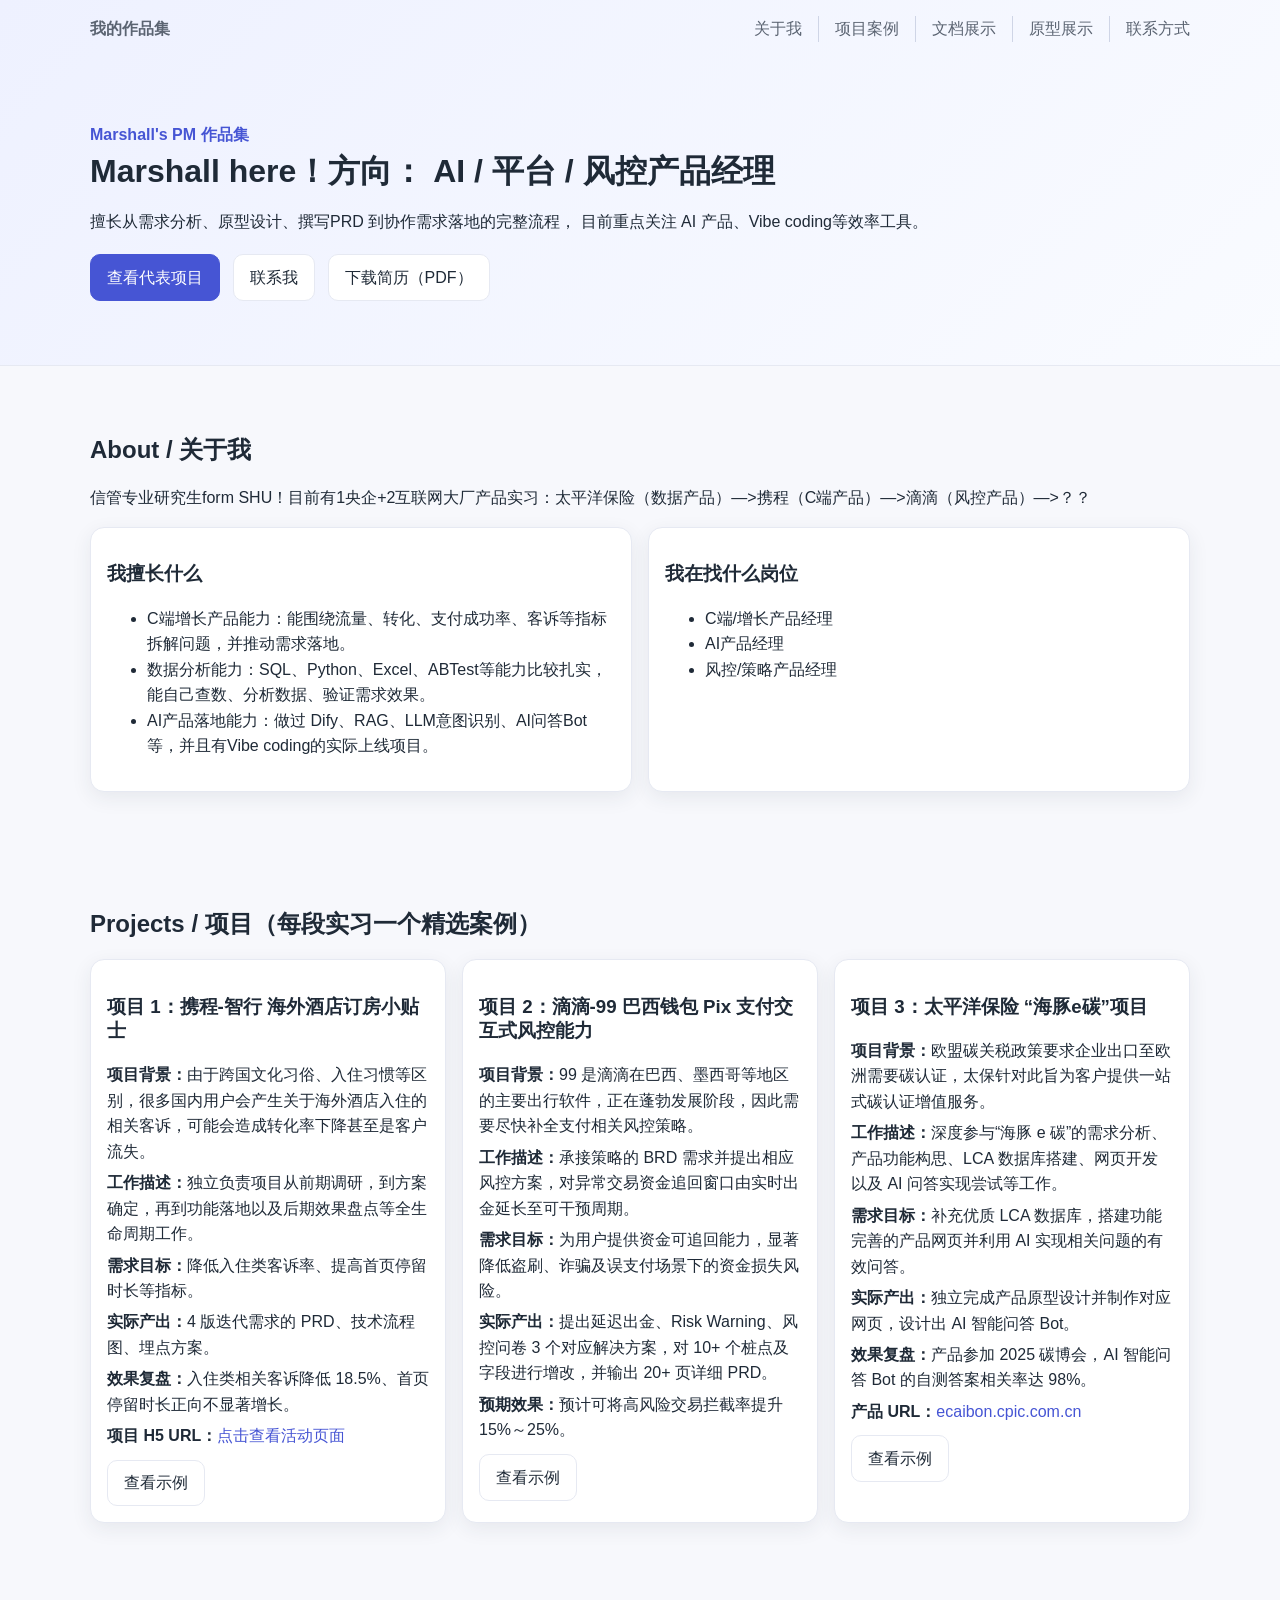
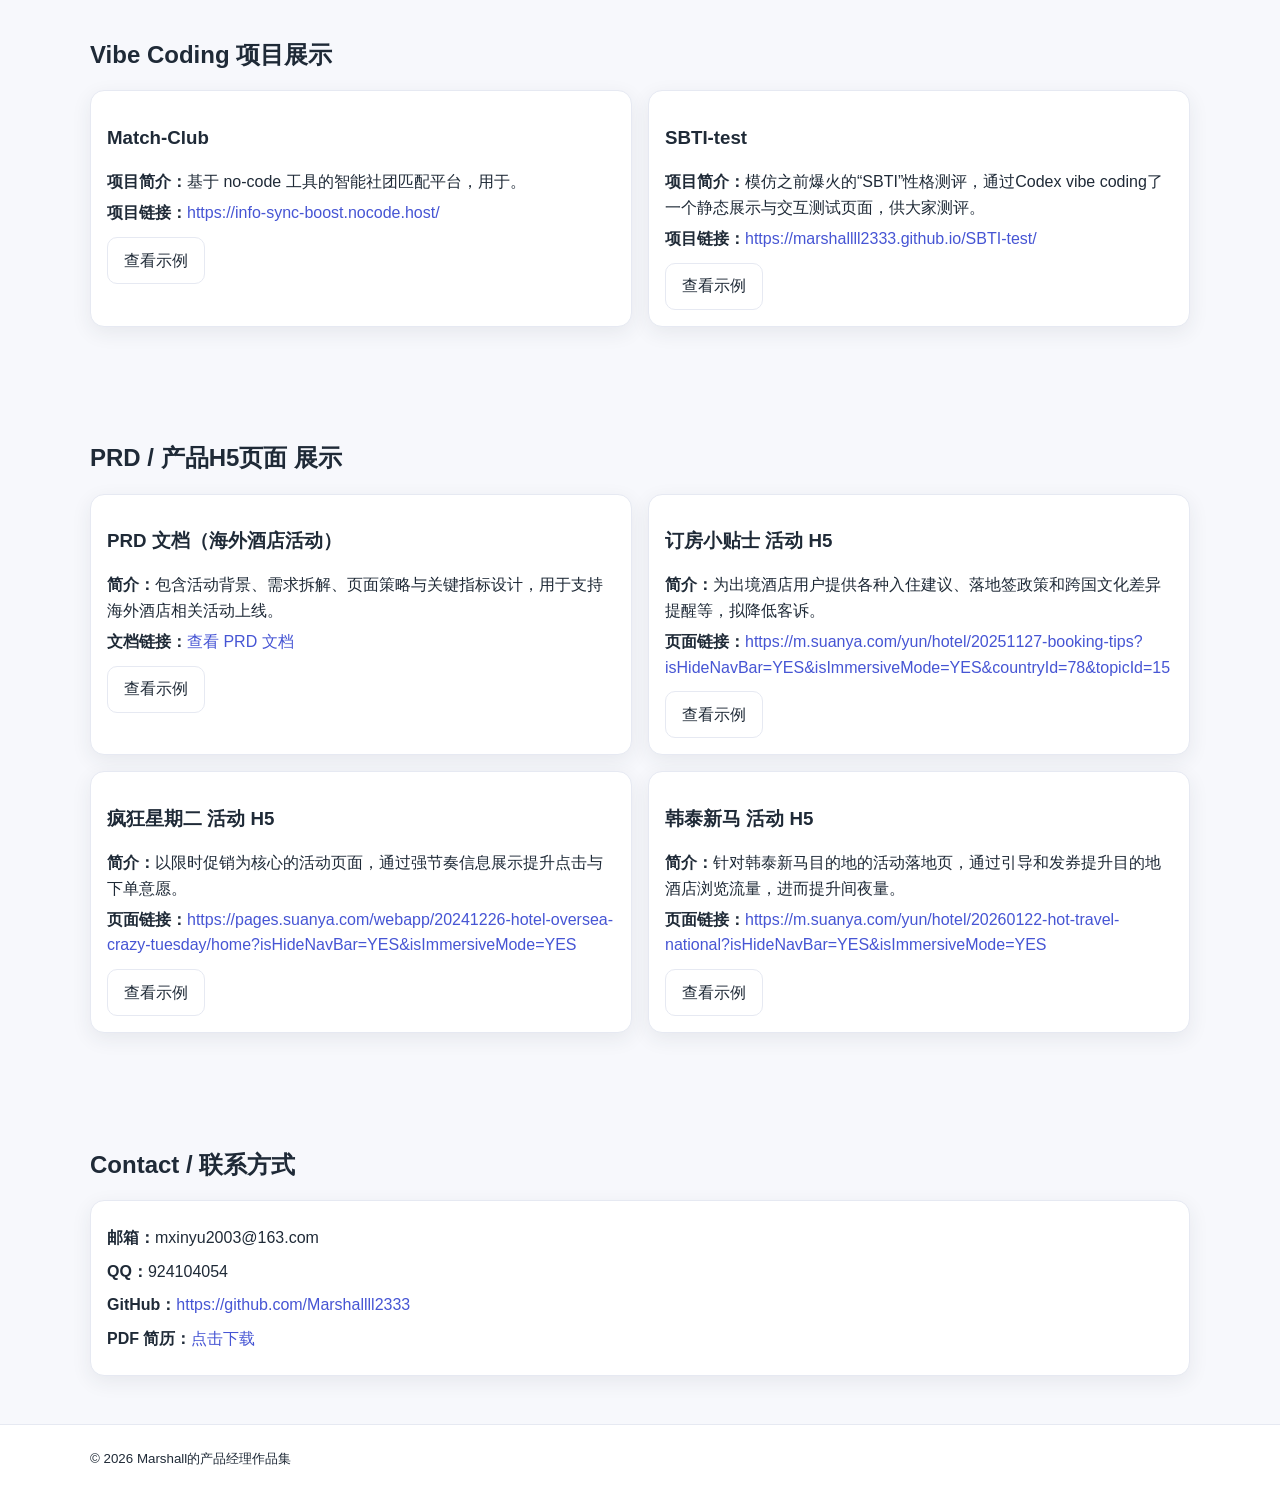
==== index.html @ 4492acf7 "Update index.html" ====
<!DOCTYPE html>
<html lang="zh-CN">
<head>
  <meta charset="UTF-8" />
  <meta name="viewport" content="width=device-width, initial-scale=1.0" />
  <title>我的产品经理作品集</title>
  <link rel="stylesheet" href="styles.css" />
</head>
<body>
  <header class="hero" id="home">
    <nav class="nav container">
      <a class="logo" href="#home">我的作品集</a>
      <ul>
        <li><a href="#about">关于我</a></li>
        <li><a href="#projects">项目案例</a></li>
        <li><a href="#prd">文档展示</a></li>
        <li><a href="#prototype">原型展示</a></li>
        <li><a href="#contact">联系方式</a></li>
      </ul>
    </nav>

    <div class="container hero-content">
      <p class="eyebrow">Marshall's PM 作品集</p>
      <h1>Marshall here！方向： AI / 平台 / 风控产品经理</h1>
      <p>
        擅长从需求分析、原型设计、撰写PRD 到协作需求落地的完整流程，
        目前重点关注 AI 产品、Vibe coding等效率工具。
      </p>
      <div class="hero-actions">
        <a class="btn primary" href="#projects">查看代表项目</a>
        <a class="btn" href="#contact">联系我</a>
        <a class="btn" href="#" id="resume-trigger" aria-label="下载简历">下载简历（PDF）</a>
      </div>
    </div>
  </header>

  <main>
    <section id="about" class="section container">
      <h2>About / 关于我</h2>
      <p>
        信管专业研究生form SHU！目前有1央企+2互联网大厂产品实习：太平洋保险（数据产品）—>携程（C端产品）—>滴滴（风控产品）—>？？
      </p>
      <div class="grid two">
        <article class="card">
          <h3>我擅长什么</h3>
          <ul>
            <li>C端增长产品能力：能围绕流量、转化、支付成功率、客诉等指标拆解问题，并推动需求落地。</li>
            <li>数据分析能力：SQL、Python、Excel、ABTest等能力比较扎实，能自己查数、分析数据、验证需求效果。</li>
            <li>AI产品落地能力：做过 Dify、RAG、LLM意图识别、AI问答Bot等，并且有Vibe coding的实际上线项目。</li>
          </ul>
        </article>
        <article class="card">
          <h3>我在找什么岗位</h3>
          <ul>
            <li>C端/增长产品经理</li>
            <li>AI产品经理</li>
            <li>风控/策略产品经理</li>
          </ul>
        </article>
      </div>
    </section>

    <section id="projects" class="section container">
      <h2>Projects / 项目（每段实习一个精选案例）</h2>
      <div class="grid three">
        <article class="card project">
          <h3>项目 1：携程-智行 海外酒店订房小贴士</h3>
          <p><strong>项目背景：</strong>由于跨国文化习俗、入住习惯等区别，很多国内用户会产生关于海外酒店入住的相关客诉，可能会造成转化率下降甚至是客户流失。</p>
          <p><strong>工作描述：</strong>独立负责项目从前期调研，到方案确定，再到功能落地以及后期效果盘点等全生命周期工作。</p>
          <p><strong>需求目标：</strong>降低入住类客诉率、提高首页停留时长等指标。</p>
          <p><strong>实际产出：</strong>4 版迭代需求的 PRD、技术流程图、埋点方案。</p>
          <p><strong>效果复盘：</strong>入住类相关客诉降低 18.5%、首页停留时长正向不显著增长。</p>
          <p><strong>项目 H5 URL：</strong><a href="https://m.suanya.com/yun/hotel/20251127-booking-tips?isHideNavBar=YES&isImmersiveMode=YES&countryId=78&topicId=15" target="_blank" rel="noopener noreferrer">点击查看活动页面</a></p>
          <details class="project-example">
            <summary class="btn">查看示例</summary>
            <img src="Photos/f1.jpeg" alt="项目 1 示例图" class="project-image" />
          </details>
        </article>

        <article class="card project">
          <h3>项目 2：滴滴-99 巴西钱包 Pix 支付交互式风控能力</h3>
          <p><strong>项目背景：</strong>99 是滴滴在巴西、墨西哥等地区的主要出行软件，正在蓬勃发展阶段，因此需要尽快补全支付相关风控策略。</p>
          <p><strong>工作描述：</strong>承接策略的 BRD 需求并提出相应风控方案，对异常交易资金追回窗口由实时出金延长至可干预周期。</p>
          <p><strong>需求目标：</strong>为用户提供资金可追回能力，显著降低盗刷、诈骗及误支付场景下的资金损失风险。</p>
          <p><strong>实际产出：</strong>提出延迟出金、Risk Warning、风控问卷 3 个对应解决方案，对 10+ 个桩点及字段进行增改，并输出 20+ 页详细 PRD。</p>
          <p><strong>预期效果：</strong>预计可将高风险交易拦截率提升 15%～25%。</p>
          <details class="project-example">
            <summary class="btn">查看示例</summary>
            <img src="Photos/f2.png" alt="项目 2 示例图" class="project-image" />
          </details>
        </article>

        <article class="card project">
         <h3>项目 3：太平洋保险 “海豚e碳”项目</h3>
          <p><strong>项目背景：</strong>欧盟碳关税政策要求企业出口至欧洲需要碳认证，太保针对此旨为客户提供一站式碳认证增值服务。</p>
          <p><strong>工作描述：</strong>深度参与“海豚 e 碳”的需求分析、产品功能构思、LCA 数据库搭建、网页开发以及 AI 问答实现尝试等工作。</p>
          <p><strong>需求目标：</strong>补充优质 LCA 数据库，搭建功能完善的产品网页并利用 AI 实现相关问题的有效问答。</p>
          <p><strong>实际产出：</strong>独立完成产品原型设计并制作对应网页，设计出 AI 智能问答 Bot。</p>
          <p><strong>效果复盘：</strong>产品参加 2025 碳博会，AI 智能问答 Bot 的自测答案相关率达 98%。</p>
          <p><strong>产品 URL：</strong><a href="https://ecaibon.cpic.com.cn" target="_blank" rel="noopener noreferrer">ecaibon.cpic.com.cn</a></p>
          <details class="project-example">
            <summary class="btn">查看示例</summary>
            <img src="Photos/f3.png" alt="项目 3 示例图" class="project-image" />
          </details>
        </article>
      </div>
    </section>

    <section id="prd" class="section container">
      <h2>Vibe Coding 项目展示</h2>
      <div class="grid two">
        <article class="card project">
          <h3>Match-Club</h3>
          <p><strong>项目简介：</strong>基于 no-code 工具的智能社团匹配平台，用于。</p>
          <p><strong>项目链接：</strong><a href="https://info-sync-boost.nocode.host/" target="_blank" rel="noopener noreferrer">https://info-sync-boost.nocode.host/</a></p>
          <details class="project-example">
            <summary class="btn">查看示例</summary>
            <img src="Photos/f2.png" alt="Match-Club 示例图" class="project-image" />
          </details>
        </article>
        <article class="card project">
          <h3>SBTI-test</h3>
          <p><strong>项目简介：</strong>模仿之前爆火的“SBTI”性格测评，通过Codex vibe coding了一个静态展示与交互测试页面，供大家测评。</p>
          <p><strong>项目链接：</strong><a href="https://marshallll2333.github.io/SBTI-test/" target="_blank" rel="noopener noreferrer">https://marshallll2333.github.io/SBTI-test/</a></p>
          <details class="project-example">
            <summary class="btn">查看示例</summary>
            <img src="Photos/f2.png" alt="SBTI-test 示例图" class="project-image" />
          </details>
        </article>
      </div>
    </section>

    <section id="prototype" class="section container">
      <h2>PRD / 产品H5页面 展示</h2>
      <div class="grid two">
        <article class="card project">
          <h3>PRD 文档（海外酒店活动）</h3>
          <p><strong>简介：</strong>包含活动背景、需求拆解、页面策略与关键指标设计，用于支持海外酒店相关活动上线。</p>
          <p><strong>文档链接：</strong><a href="Projects/cccc.docx" target="_blank" rel="noopener noreferrer">查看 PRD 文档</a></p>
          <details class="project-example">
            <summary class="btn">查看示例</summary>
            <img src="Photos/f1.jpeg" alt="PRD 文档示例图" class="project-image" />
          </details>
        </article>
        <article class="card project">
          <h3>订房小贴士 活动 H5</h3>
          <p><strong>简介：</strong>为出境酒店用户提供各种入住建议、落地签政策和跨国文化差异提醒等，拟降低客诉。</p>
          <p><strong>页面链接：</strong><a href="https://m.suanya.com/yun/hotel/20251127-booking-tips?isHideNavBar=YES&isImmersiveMode=YES&countryId=78&topicId=15" target="_blank" rel="noopener noreferrer">https://m.suanya.com/yun/hotel/20251127-booking-tips?isHideNavBar=YES&isImmersiveMode=YES&countryId=78&topicId=15</a></p>
          <details class="project-example">
            <summary class="btn">查看示例</summary>
            <img src="Photos/f1.jpeg" alt="订房小贴士 活动 H5 示例图" class="project-image" />
          </details>
        </article>
        <article class="card project">
          <h3>疯狂星期二 活动 H5</h3>
          <p><strong>简介：</strong>以限时促销为核心的活动页面，通过强节奏信息展示提升点击与下单意愿。</p>
          <p><strong>页面链接：</strong><a href="https://pages.suanya.com/webapp/20241226-hotel-oversea-crazy-tuesday/home?isHideNavBar=YES&isImmersiveMode=YES" target="_blank" rel="noopener noreferrer">https://pages.suanya.com/webapp/20241226-hotel-oversea-crazy-tuesday/home?isHideNavBar=YES&isImmersiveMode=YES</a></p>
          <details class="project-example">
            <summary class="btn">查看示例</summary>
            <img src="Photos/f1.jpeg" alt="疯狂星期二 活动 H5 示例图" class="project-image" />
          </details>
        </article>
        <article class="card project">
          <h3>韩泰新马 活动 H5</h3>
          <p><strong>简介：</strong>针对韩泰新马目的地的活动落地页，通过引导和发券提升目的地酒店浏览流量，进而提升间夜量。</p>
          <p><strong>页面链接：</strong><a href="https://m.suanya.com/yun/hotel/20260122-hot-travel-national?isHideNavBar=YES&isImmersiveMode=YES" target="_blank" rel="noopener noreferrer">https://m.suanya.com/yun/hotel/20260122-hot-travel-national?isHideNavBar=YES&isImmersiveMode=YES</a></p>
          <details class="project-example">
            <summary class="btn">查看示例</summary>
            <img src="Photos/f1.jpeg" alt="韩泰新马 活动 H5 示例图" class="project-image" />
          </details>
        </article>
      </div>
    </section>

<section id="contact" class="section container">
      <h2>Contact / 联系方式</h2>
      <div class="card contact-list">
        <p><strong>邮箱：</strong>mxinyu2003@163.com</p>
        <p><strong>QQ：</strong>924104054</p>
        <p><strong>GitHub：</strong><a href="#">https://github.com/Marshallll2333</a></p>
        <p><strong>PDF 简历：</strong><a href="#">点击下载</a></p>
      </div>
    </section>
  </main>

  <footer class="footer">
    <div class="container">
      <small>© <span id="year"></span> Marshall的产品经理作品集</small>
    </div>
  </footer>

  <div class="modal hidden" id="resume-modal" role="dialog" aria-modal="true" aria-labelledby="resume-modal-title">
    <div class="modal-backdrop" id="modal-close-backdrop"></div>
    <div class="modal-content">
      <button class="modal-close" id="modal-close-btn" aria-label="关闭弹窗">×</button>
      <h3 id="resume-modal-title">简历说明</h3>
      <p>然而简历私人信息较多，暂时不准备直接 Public hhh。留个入口以后再放上，敬请期待！</p>
      <small>真的想看？联系主包的QQ吧：924104054</small>
    </div>
  </div>

  <script src="script.js"></script>
</body>
</html>
---- styles.css ----
:root {
  --bg: #f7f8fc;
  --surface: #ffffff;
  --text: #1f2a37;
  --muted: #5b6472;
  --primary: #4655d4;
  --primary-hover: #3844b0;
  --border: #e6e9f2;
  --shadow: 0 6px 20px rgba(43, 51, 69, 0.08);
}

* {
  box-sizing: border-box;
}

body {
  margin: 0;
  font-family: -apple-system, BlinkMacSystemFont, "Segoe UI", "PingFang SC", "Hiragino Sans GB", "Microsoft YaHei", sans-serif;
  background: var(--bg);
  color: var(--text);
  line-height: 1.6;
}

.container {
  width: min(1100px, 92%);
  margin: 0 auto;
}

.hero {
  background: linear-gradient(135deg, #eef1ff 0%, #f9fbff 100%);
  border-bottom: 1px solid var(--border);
  padding-bottom: 3rem;
}

.nav {
  display: flex;
  justify-content: space-between;
  align-items: center;
  padding: 1rem 0;
}

.logo {
  font-weight: 700;
  color: var(--text);
  text-decoration: none;
}

.nav ul {
  list-style: none;
  display: flex;
  gap: 1rem;
  padding: 0;
  margin: 0;
}

.nav li + li {
  border-left: 1px solid #cfd5e6;
  padding-left: 1rem;
}

.nav a {
  text-decoration: none;
  color: var(--muted);
}

.nav a:hover {
  color: var(--primary);
}

.hero-content {
  padding: 3rem 0 1rem;
}

.eyebrow {
  color: var(--primary);
  font-weight: 600;
  margin-bottom: 0.25rem;
}

h1,
h2,
h3 {
  line-height: 1.3;
}

h1 {
  margin-top: 0;
  margin-bottom: 0.75rem;
}

.section {
  padding: 3rem 0;
}

.grid {
  display: grid;
  gap: 1rem;
}

.grid.two {
  grid-template-columns: repeat(2, minmax(0, 1fr));
}

.grid.three {
  grid-template-columns: repeat(3, minmax(0, 1fr));
}

.card {
  background: var(--surface);
  border: 1px solid var(--border);
  border-radius: 14px;
  padding: 1rem;
  box-shadow: var(--shadow);
}

.card a {
  color: var(--primary);
  text-decoration: none;
}

.project p {
  margin: 0.35rem 0;
}

.project-example {
  margin-top: 0.7rem;
}

.project-example summary {
  display: inline-block;
  cursor: pointer;
  list-style: none;
}

.project-example summary::-webkit-details-marker {
  display: none;
}

.project-image {
  width: 100%;
  margin-top: 0.75rem;
  border-radius: 10px;
  border: 1px solid var(--border);
}

.project-image-placeholder {
  margin-top: 0.75rem;
  padding: 1.5rem 0.8rem;
  text-align: center;
  color: var(--muted);
  border: 1px dashed var(--border);
  border-radius: 10px;
  background: #fafbff;
}

.hero-actions {
  display: flex;
  gap: 0.8rem;
  margin-top: 1.25rem;
  flex-wrap: wrap;
}

.btn {
  border: 1px solid var(--border);
  padding: 0.6rem 1rem;
  border-radius: 10px;
  text-decoration: none;
  color: var(--text);
  background: #fff;
  font-weight: 500;
}

.btn.primary {
  border-color: var(--primary);
  background: var(--primary);
  color: #fff;
}

.btn.primary:hover {
  background: var(--primary-hover);
}

.contact-list p {
  margin: 0.5rem 0;
}

.footer {
  border-top: 1px solid var(--border);
  padding: 1.2rem 0;
  background: #fff;
}

.modal.hidden {
  display: none;
}

.modal {
  position: fixed;
  inset: 0;
  z-index: 1000;
}

.modal-backdrop {
  position: absolute;
  inset: 0;
  background: rgba(0, 0, 0, 0.45);
}

.modal-content {
  position: relative;
  width: min(560px, 90%);
  margin: 18vh auto 0;
  background: #fff;
  border-radius: 14px;
  padding: 1.2rem 1.2rem 1rem;
  box-shadow: var(--shadow);
  z-index: 1;
}

.modal-close {
  border: none;
  background: transparent;
  font-size: 1.4rem;
  line-height: 1;
  position: absolute;
  top: 0.6rem;
  right: 0.8rem;
  cursor: pointer;
}

@media (max-width: 900px) {
  .grid.two,
  .grid.three {
    grid-template-columns: 1fr;
  }

  .nav {
    flex-direction: column;
    align-items: flex-start;
    gap: 0.5rem;
  }

  .nav ul {
    flex-wrap: wrap;
  }
}
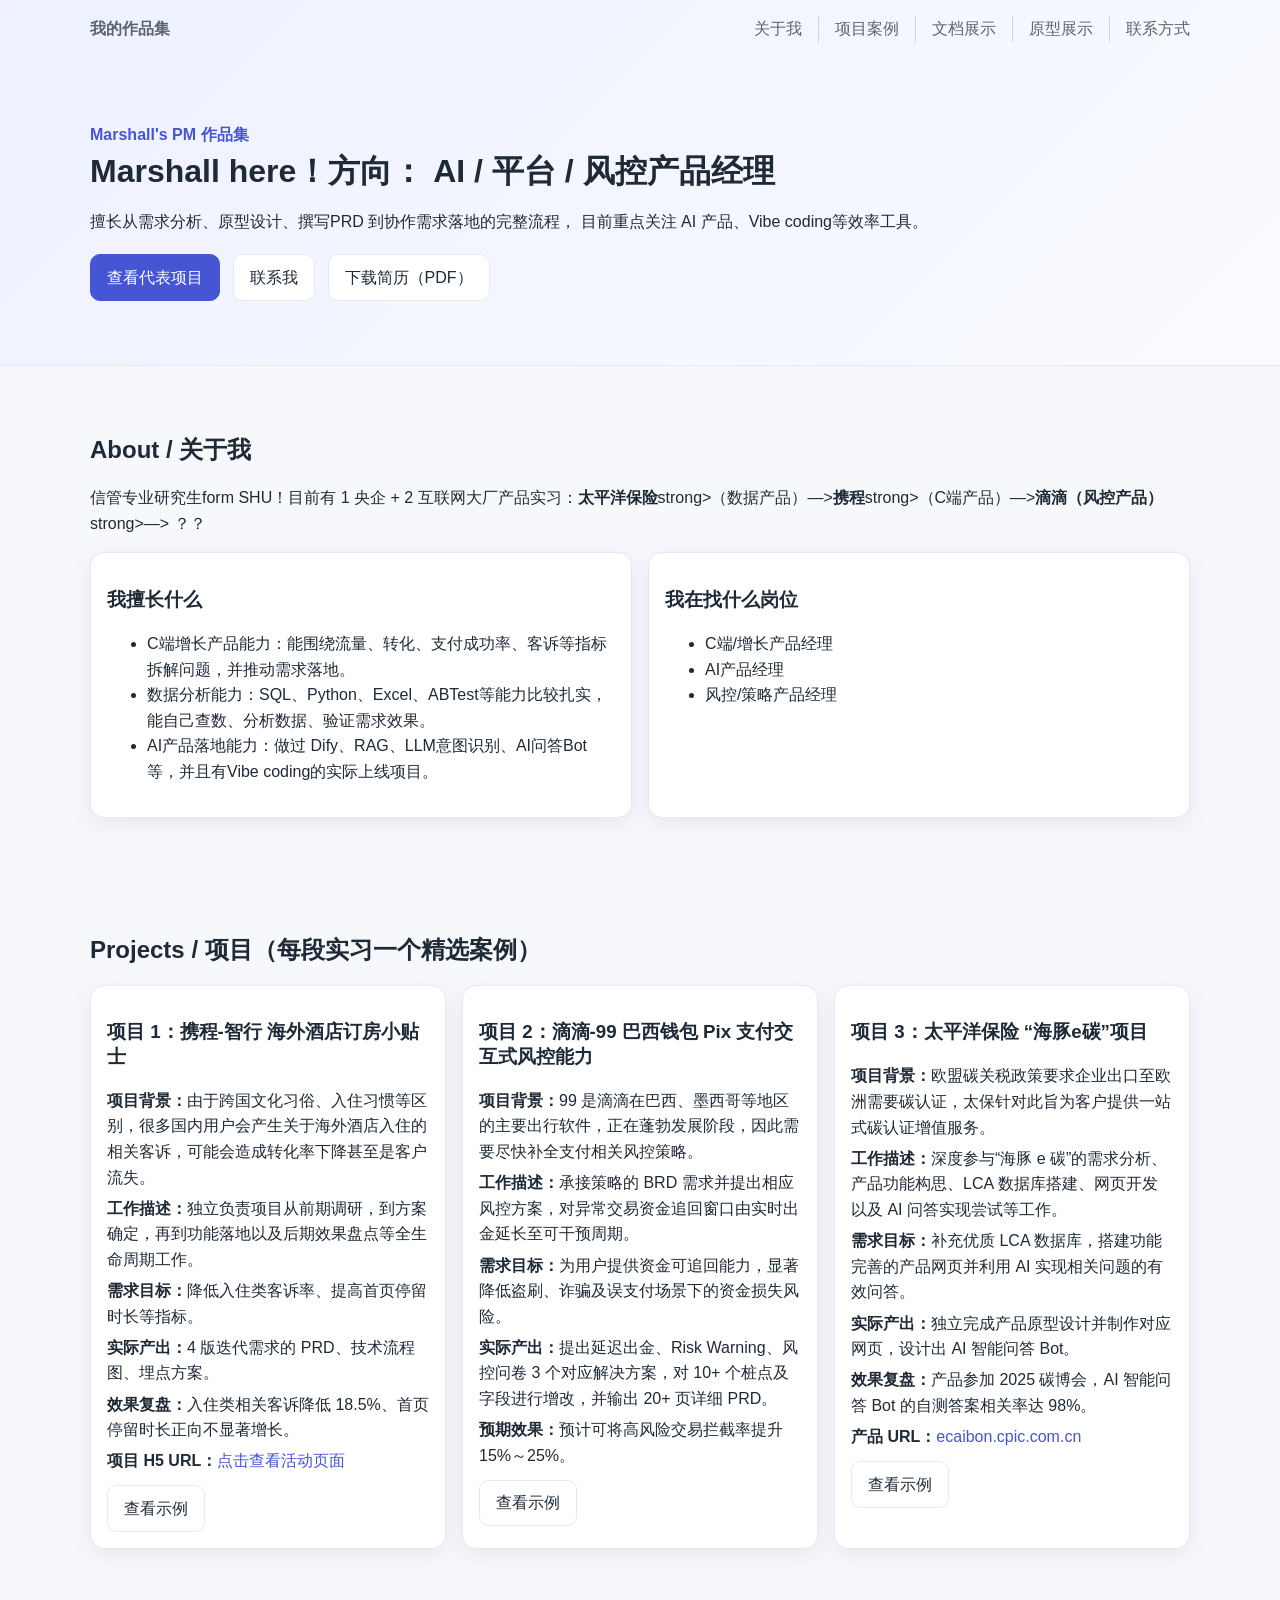
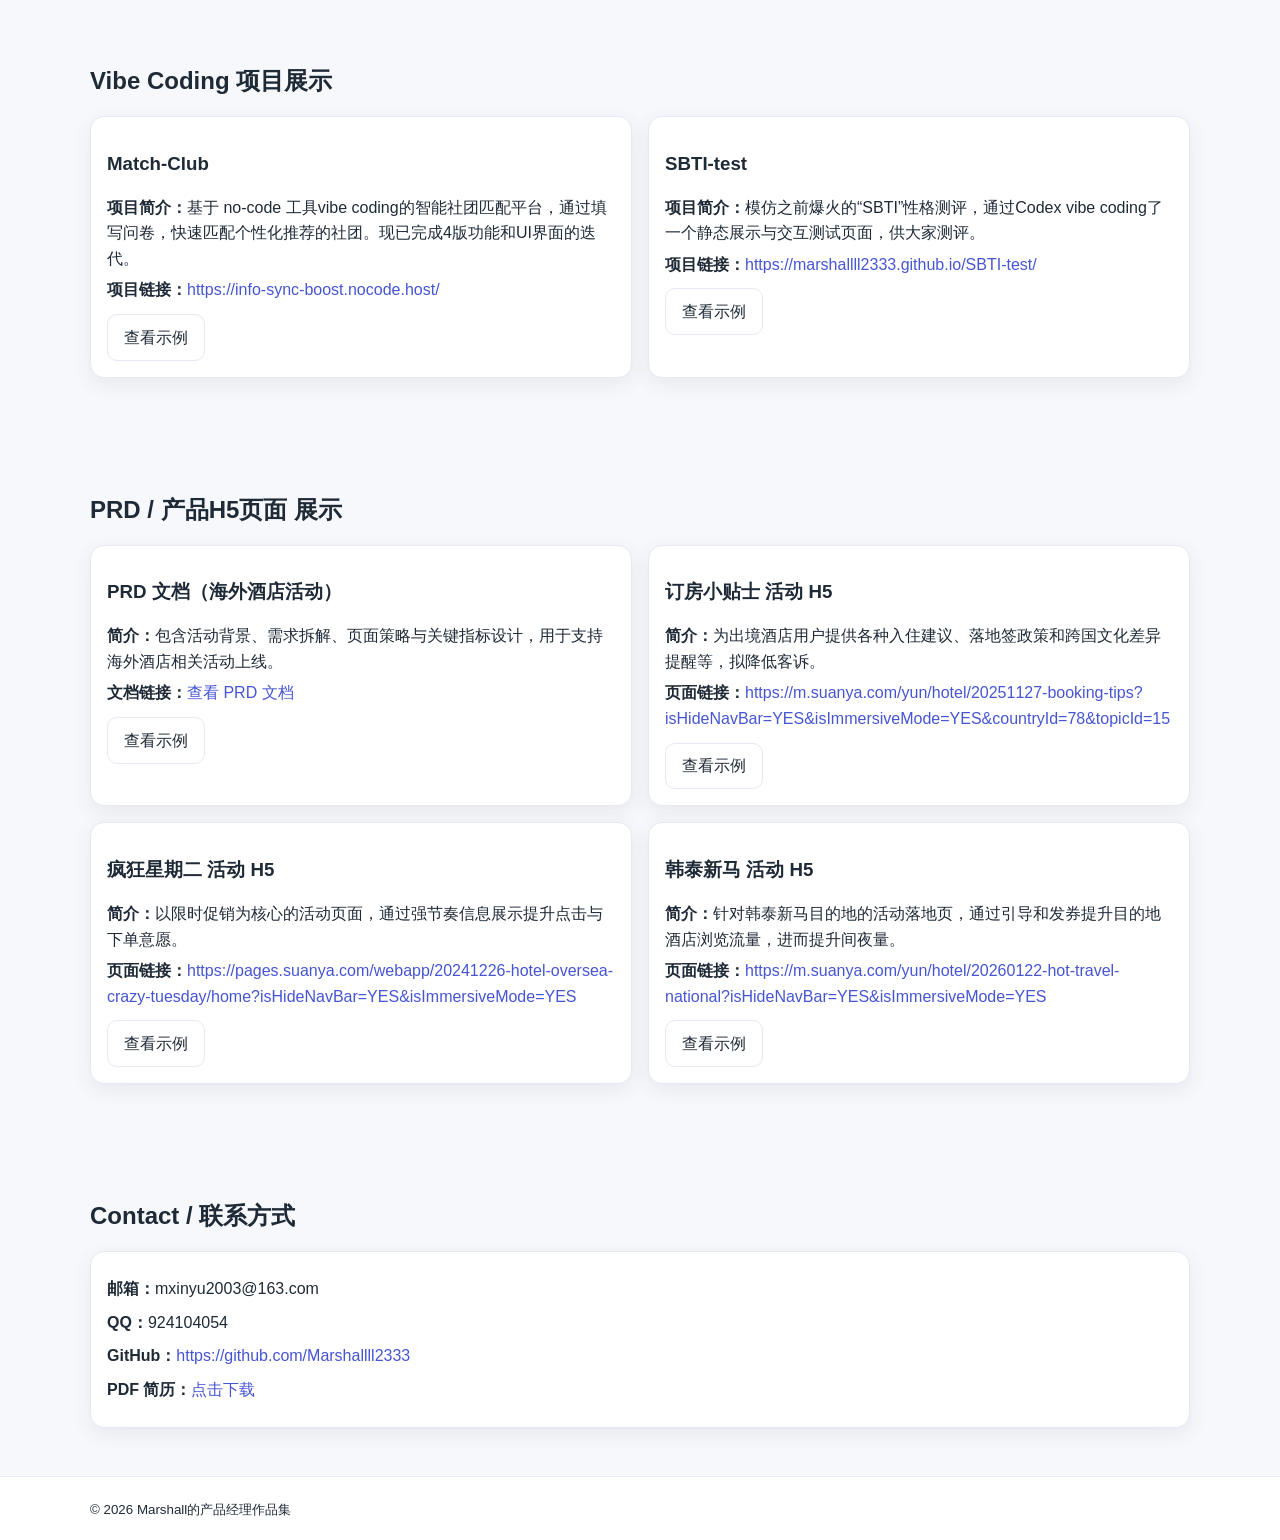
==== commit fcf51d03: "Update index.html" ====
--- a/index.html
+++ b/index.html
@@ -38,7 +38,7 @@
     <section id="about" class="section container">
       <h2>About / 关于我</h2>
       <p>
-        信管专业研究生form SHU！目前有1央企+2互联网大厂产品实习：太平洋保险（数据产品）—>携程（C端产品）—>滴滴（风控产品）—>？？
+        信管专业研究生form SHU！目前有 1 央企 + 2 互联网大厂产品实习：<strong>太平洋保险</strong>strong>（数据产品）—><strong>携程</strong>strong>（C端产品）—><strong>滴滴（风控产品）</strong>strong>—> ？？
       </p>
       <div class="grid two">
         <article class="card">
@@ -111,7 +111,7 @@
       <div class="grid two">
         <article class="card project">
           <h3>Match-Club</h3>
-          <p><strong>项目简介：</strong>基于 no-code 工具的智能社团匹配平台，用于。</p>
+          <p><strong>项目简介：</strong>基于 no-code 工具vibe coding的智能社团匹配平台，通过填写问卷，快速匹配个性化推荐的社团。现已完成4版功能和UI界面的迭代。</p>
           <p><strong>项目链接：</strong><a href="https://info-sync-boost.nocode.host/" target="_blank" rel="noopener noreferrer">https://info-sync-boost.nocode.host/</a></p>
           <details class="project-example">
             <summary class="btn">查看示例</summary>
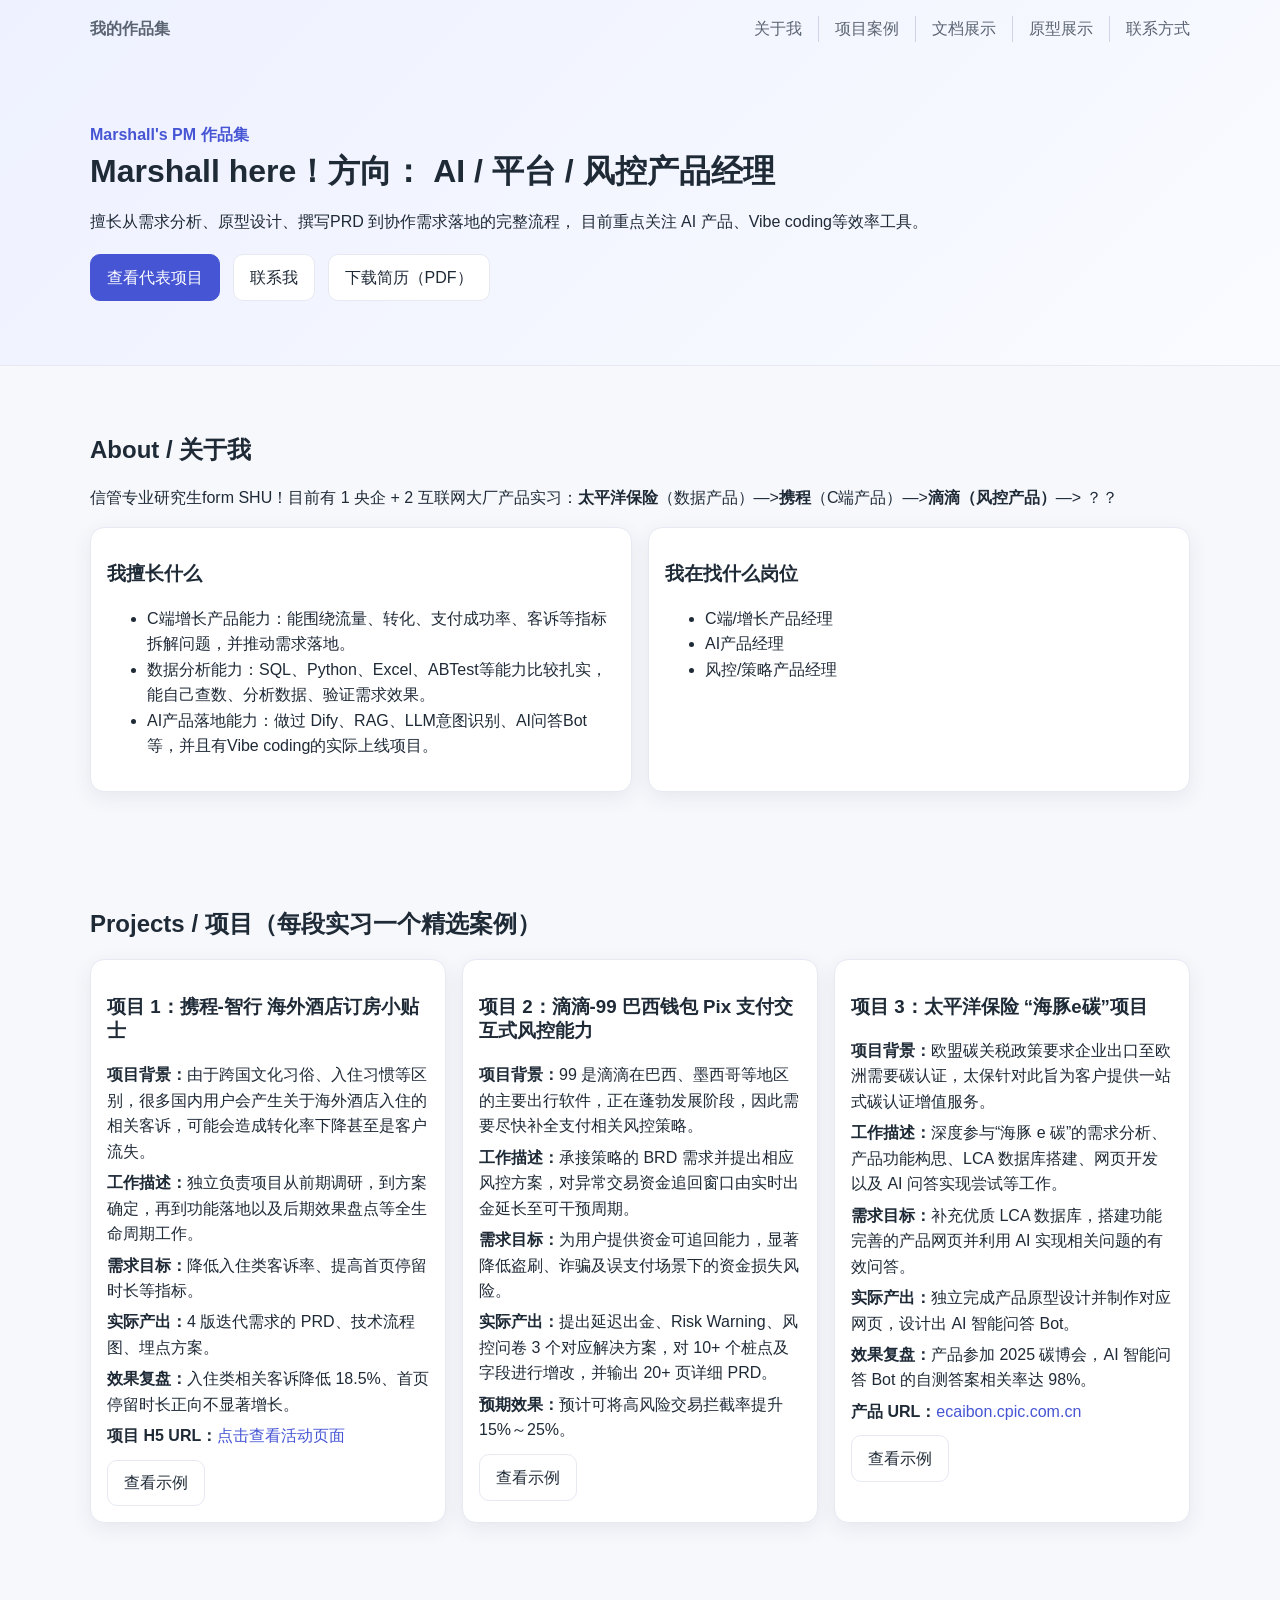
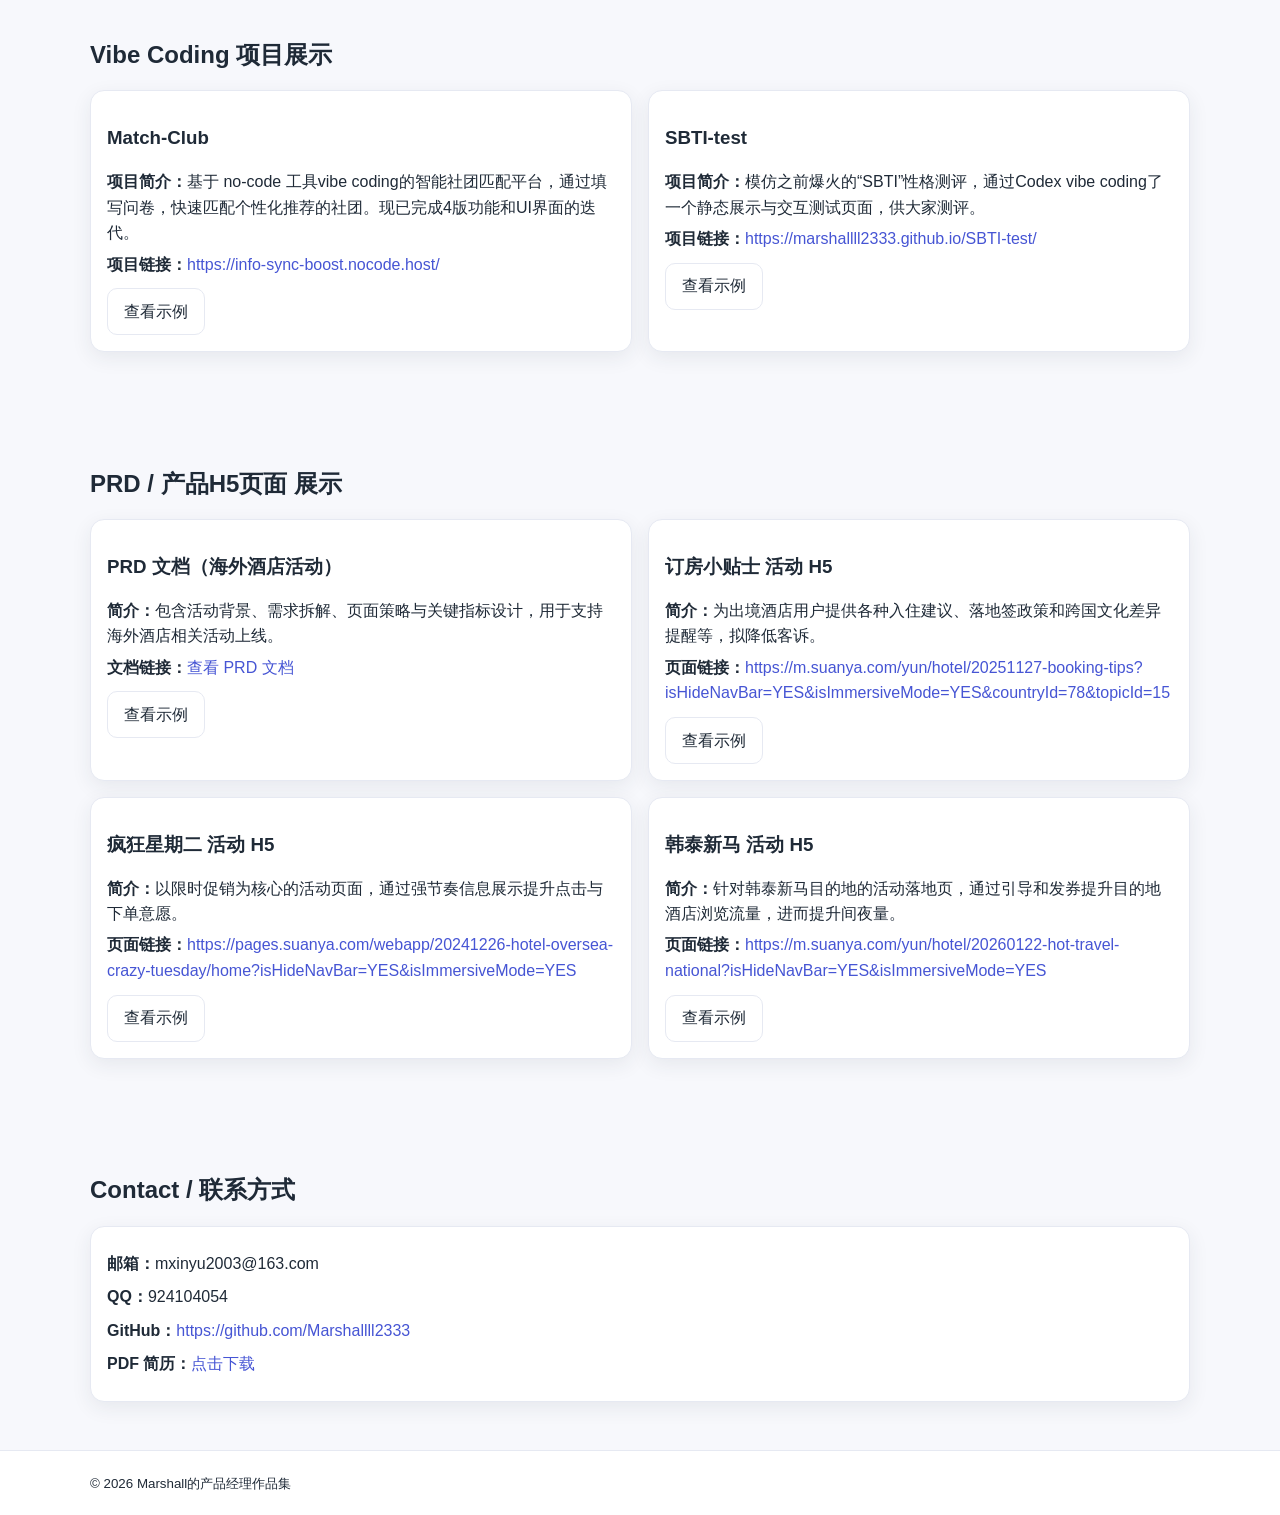
==== commit d3fd46f7: "Update index.html" ====
--- a/index.html
+++ b/index.html
@@ -38,7 +38,7 @@
     <section id="about" class="section container">
       <h2>About / 关于我</h2>
       <p>
-        信管专业研究生form SHU！目前有 1 央企 + 2 互联网大厂产品实习：<strong>太平洋保险</strong>strong>（数据产品）—><strong>携程</strong>strong>（C端产品）—><strong>滴滴（风控产品）</strong>strong>—> ？？
+        信管专业研究生form SHU！目前有 1 央企 + 2 互联网大厂产品实习：<strong>太平洋保险</strong>（数据产品）—><strong>携程</strong>（C端产品）—><strong>滴滴（风控产品）</strong>—> ？？
       </p>
       <div class="grid two">
         <article class="card">
@@ -115,7 +115,7 @@
           <p><strong>项目链接：</strong><a href="https://info-sync-boost.nocode.host/" target="_blank" rel="noopener noreferrer">https://info-sync-boost.nocode.host/</a></p>
           <details class="project-example">
             <summary class="btn">查看示例</summary>
-            <img src="Photos/f2.png" alt="Match-Club 示例图" class="project-image" />
+            <img src="Photos/marshallclub.png" alt="Match-Club 示例图" class="project-image" />
           </details>
         </article>
         <article class="card project">
@@ -124,7 +124,7 @@
           <p><strong>项目链接：</strong><a href="https://marshallll2333.github.io/SBTI-test/" target="_blank" rel="noopener noreferrer">https://marshallll2333.github.io/SBTI-test/</a></p>
           <details class="project-example">
             <summary class="btn">查看示例</summary>
-            <img src="Photos/f2.png" alt="SBTI-test 示例图" class="project-image" />
+            <img src="Photos/SBTI.png" alt="SBTI-test 示例图" class="project-image" />
           </details>
         </article>
       </div>
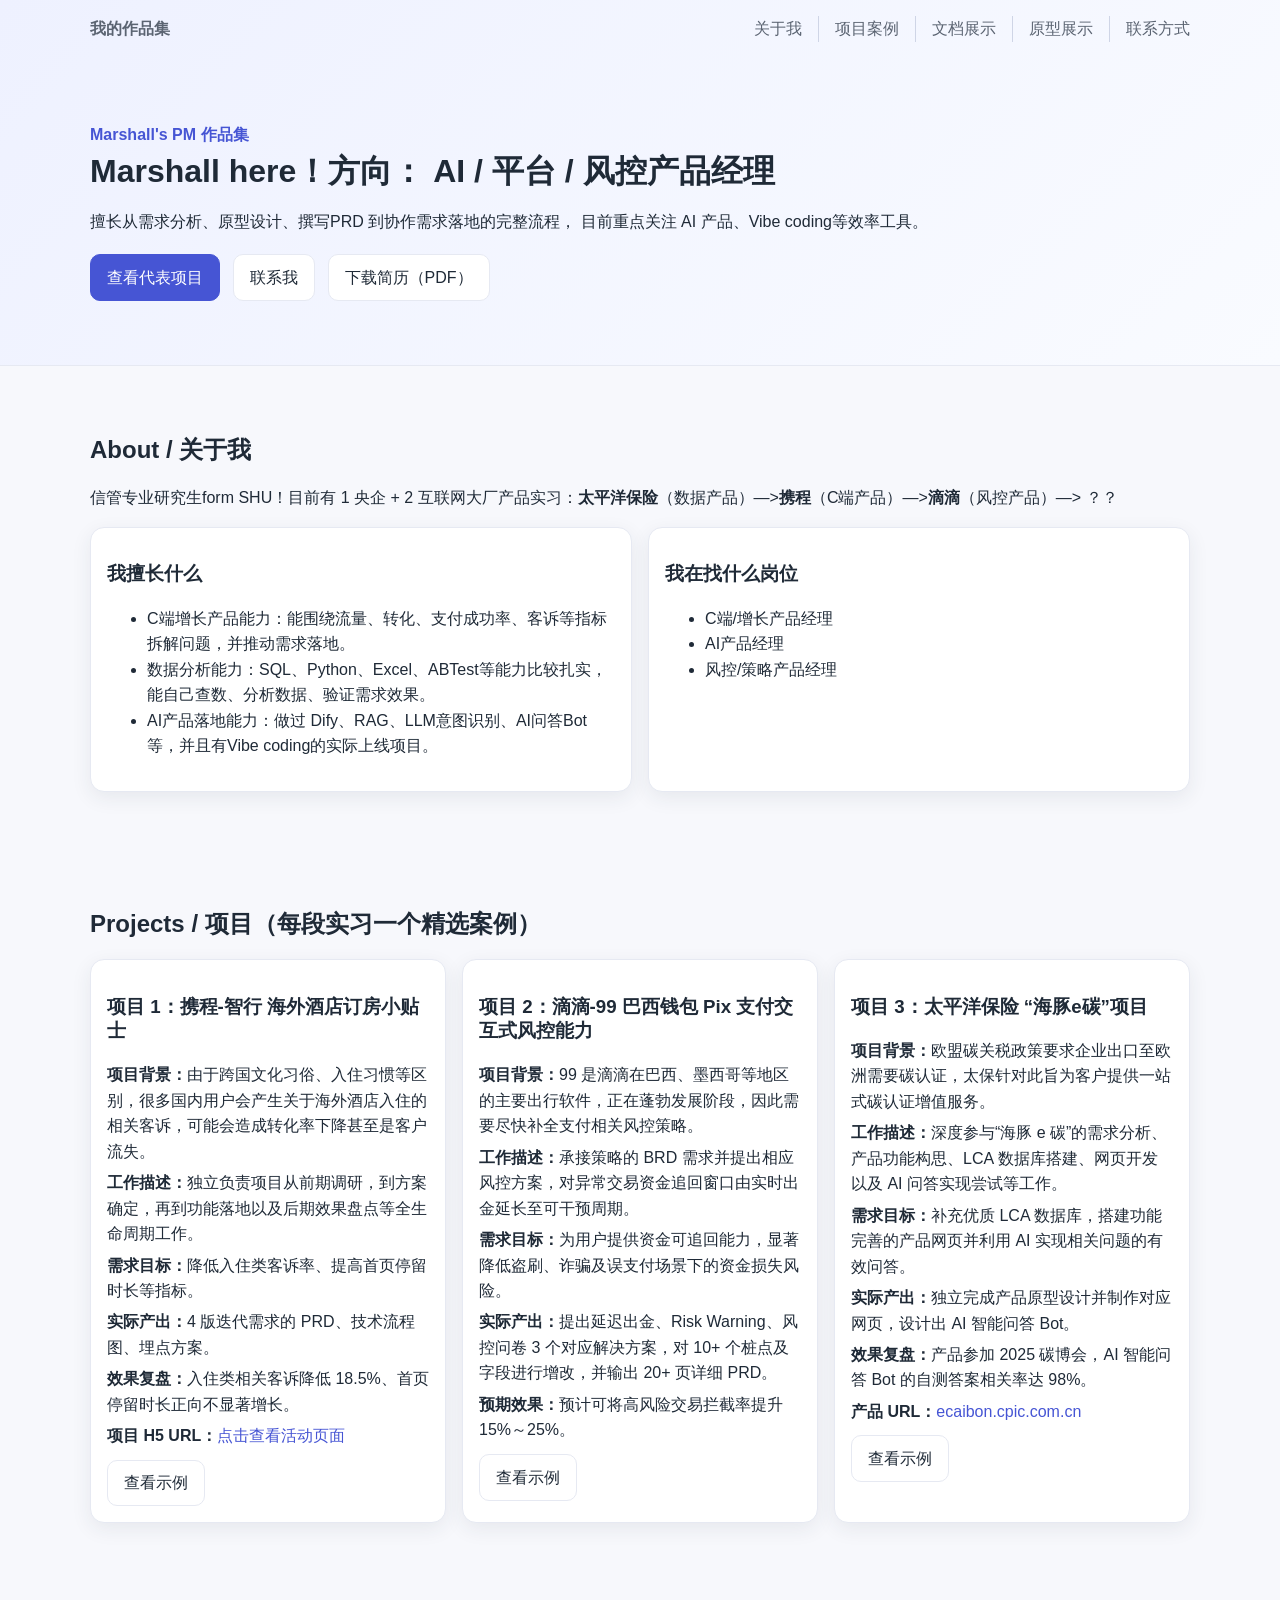
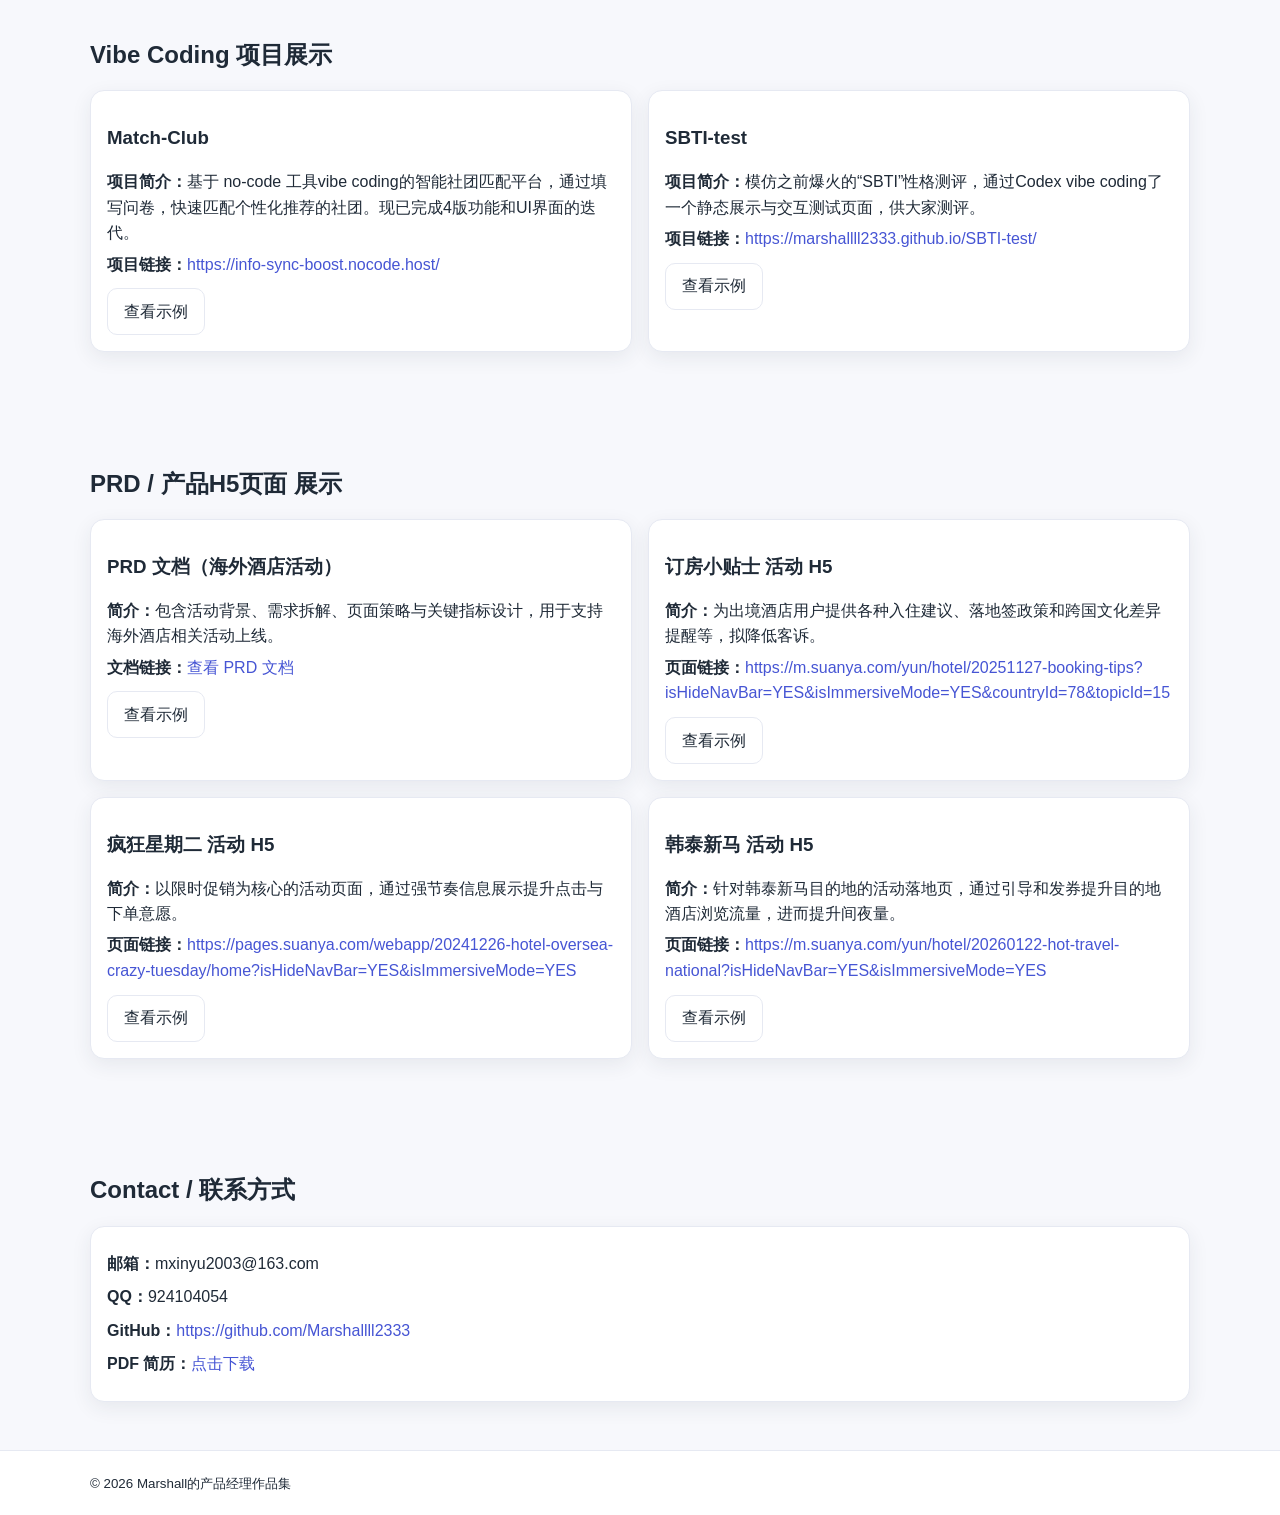
==== commit 29f224e9: "Update index.html" ====
--- a/index.html
+++ b/index.html
@@ -38,7 +38,7 @@
     <section id="about" class="section container">
       <h2>About / 关于我</h2>
       <p>
-        信管专业研究生form SHU！目前有 1 央企 + 2 互联网大厂产品实习：<strong>太平洋保险</strong>（数据产品）—><strong>携程</strong>（C端产品）—><strong>滴滴（风控产品）</strong>—> ？？
+        信管专业研究生form SHU！目前有 1 央企 + 2 互联网大厂产品实习：<strong>太平洋保险</strong>（数据产品）—><strong>携程</strong>（C端产品）—><strong>滴滴</strong>（风控产品）—> ？？
       </p>
       <div class="grid two">
         <article class="card">
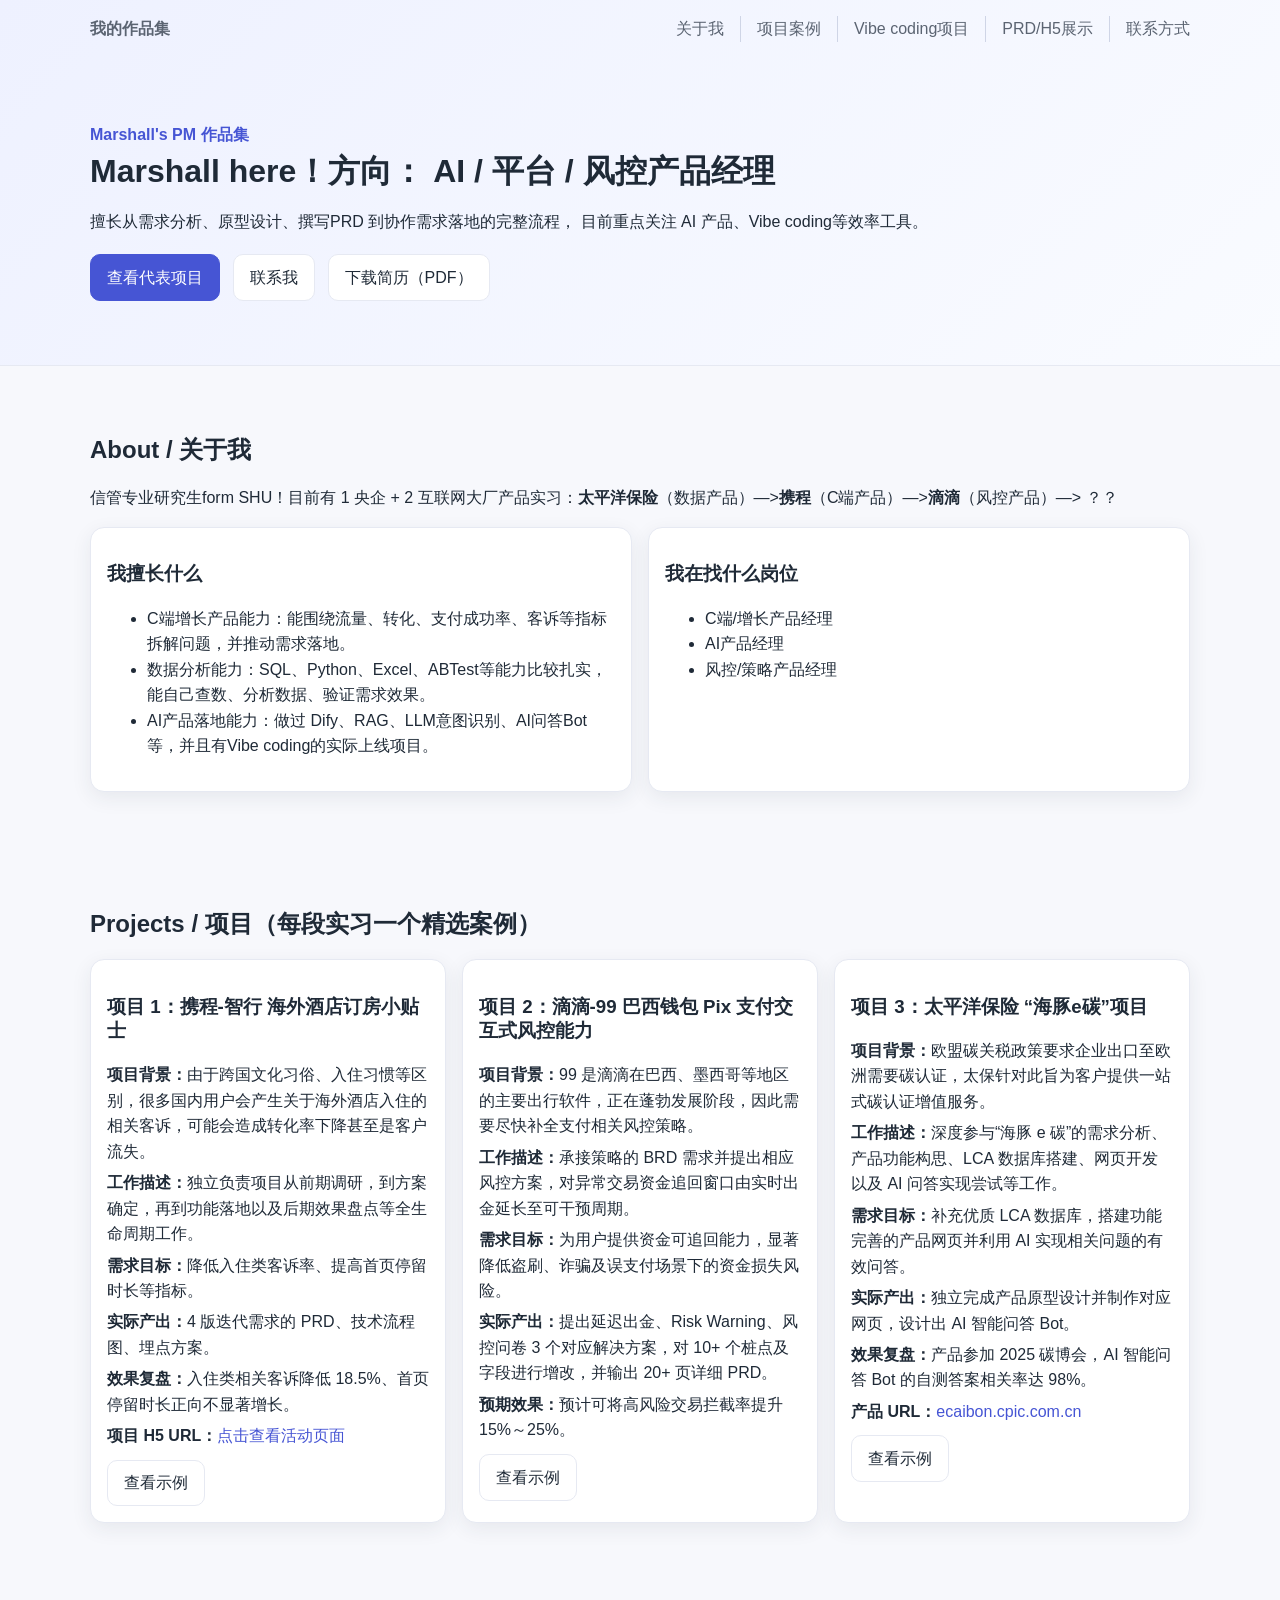
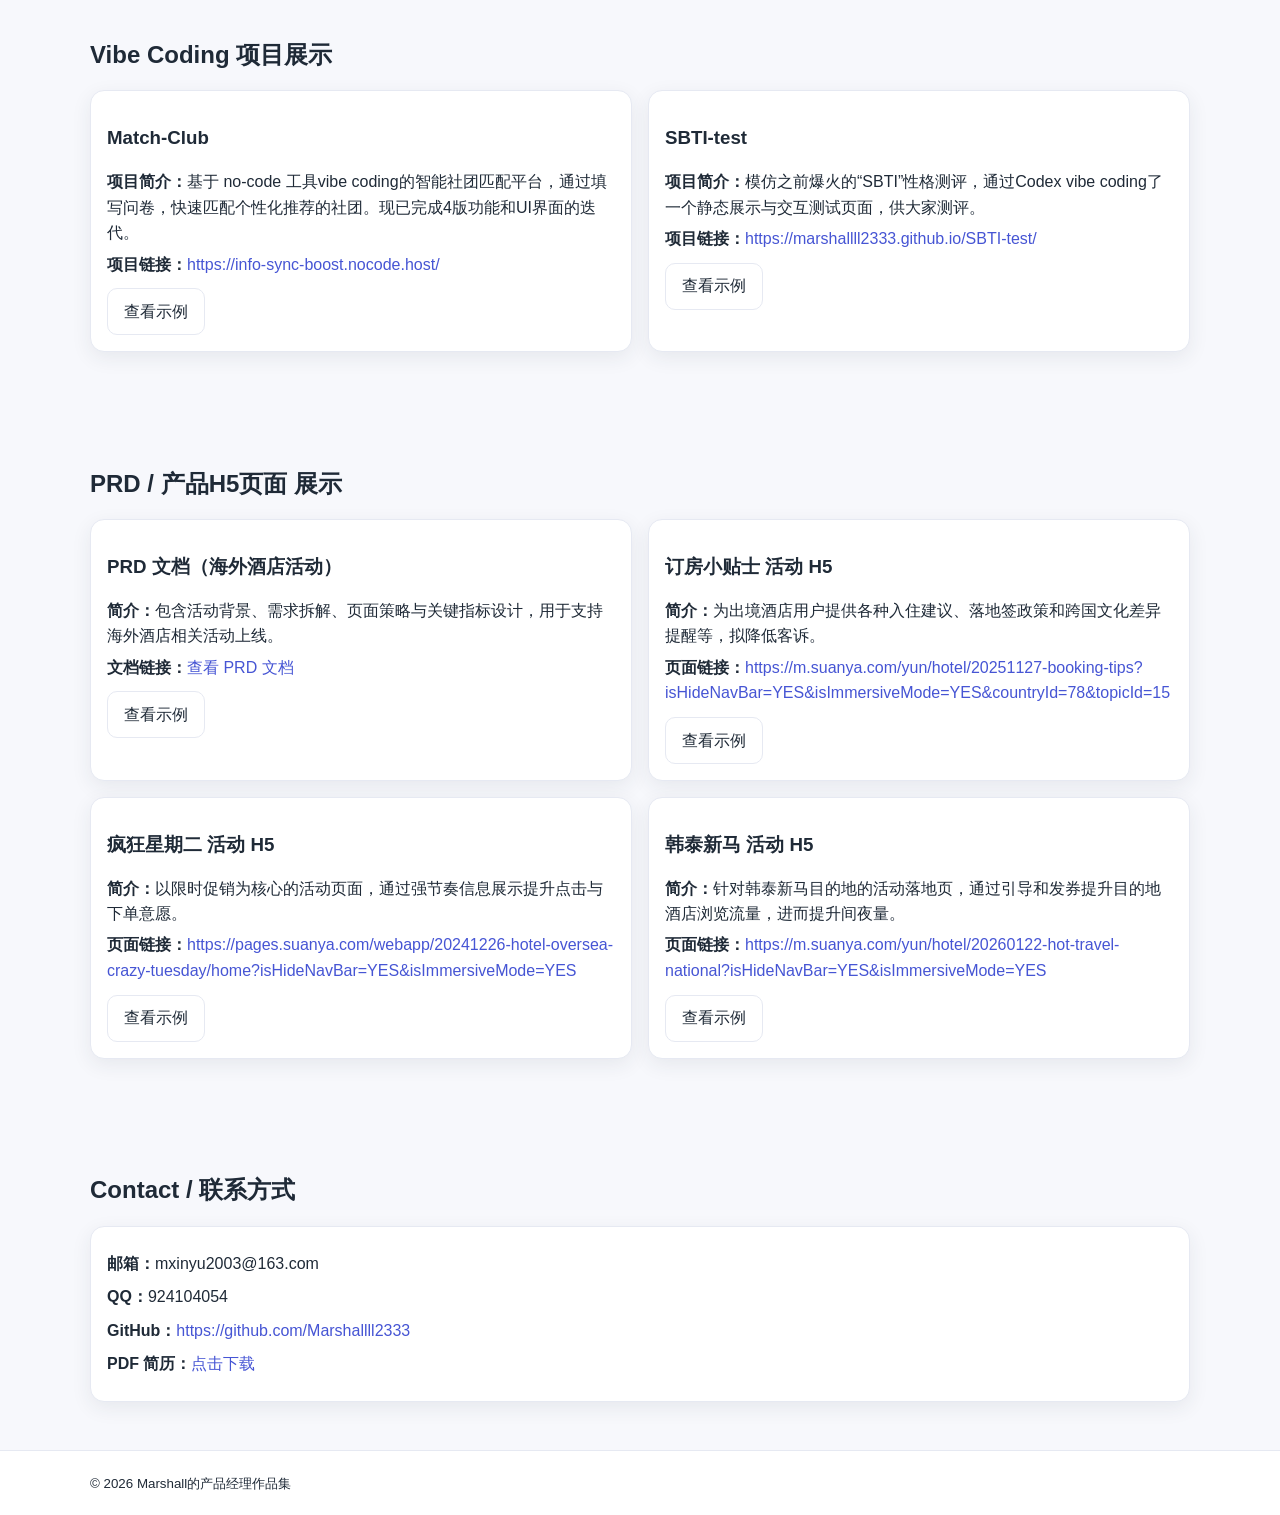
==== commit f497c452: "Update index.html" ====
--- a/index.html
+++ b/index.html
@@ -13,8 +13,8 @@
       <ul>
         <li><a href="#about">关于我</a></li>
         <li><a href="#projects">项目案例</a></li>
-        <li><a href="#prd">文档展示</a></li>
-        <li><a href="#prototype">原型展示</a></li>
+        <li><a href="#prd">Vibe coding项目</a></li>
+        <li><a href="#prototype">PRD/H5展示</a></li>
         <li><a href="#contact">联系方式</a></li>
       </ul>
     </nav>
@@ -157,7 +157,7 @@
           <p><strong>页面链接：</strong><a href="https://pages.suanya.com/webapp/20241226-hotel-oversea-crazy-tuesday/home?isHideNavBar=YES&isImmersiveMode=YES" target="_blank" rel="noopener noreferrer">https://pages.suanya.com/webapp/20241226-hotel-oversea-crazy-tuesday/home?isHideNavBar=YES&isImmersiveMode=YES</a></p>
           <details class="project-example">
             <summary class="btn">查看示例</summary>
-            <img src="Photos/f1.jpeg" alt="疯狂星期二 活动 H5 示例图" class="project-image" />
+            <img src="Photos/crazytuesday.jpeg" alt="疯狂星期二 活动 H5 示例图" class="project-image" />
           </details>
         </article>
         <article class="card project">
@@ -166,7 +166,7 @@
           <p><strong>页面链接：</strong><a href="https://m.suanya.com/yun/hotel/20260122-hot-travel-national?isHideNavBar=YES&isImmersiveMode=YES" target="_blank" rel="noopener noreferrer">https://m.suanya.com/yun/hotel/20260122-hot-travel-national?isHideNavBar=YES&isImmersiveMode=YES</a></p>
           <details class="project-example">
             <summary class="btn">查看示例</summary>
-            <img src="Photos/f1.jpeg" alt="韩泰新马 活动 H5 示例图" class="project-image" />
+            <img src="Photos/KTSM.jpeg" alt="韩泰新马 活动 H5 示例图" class="project-image" />
           </details>
         </article>
       </div>
